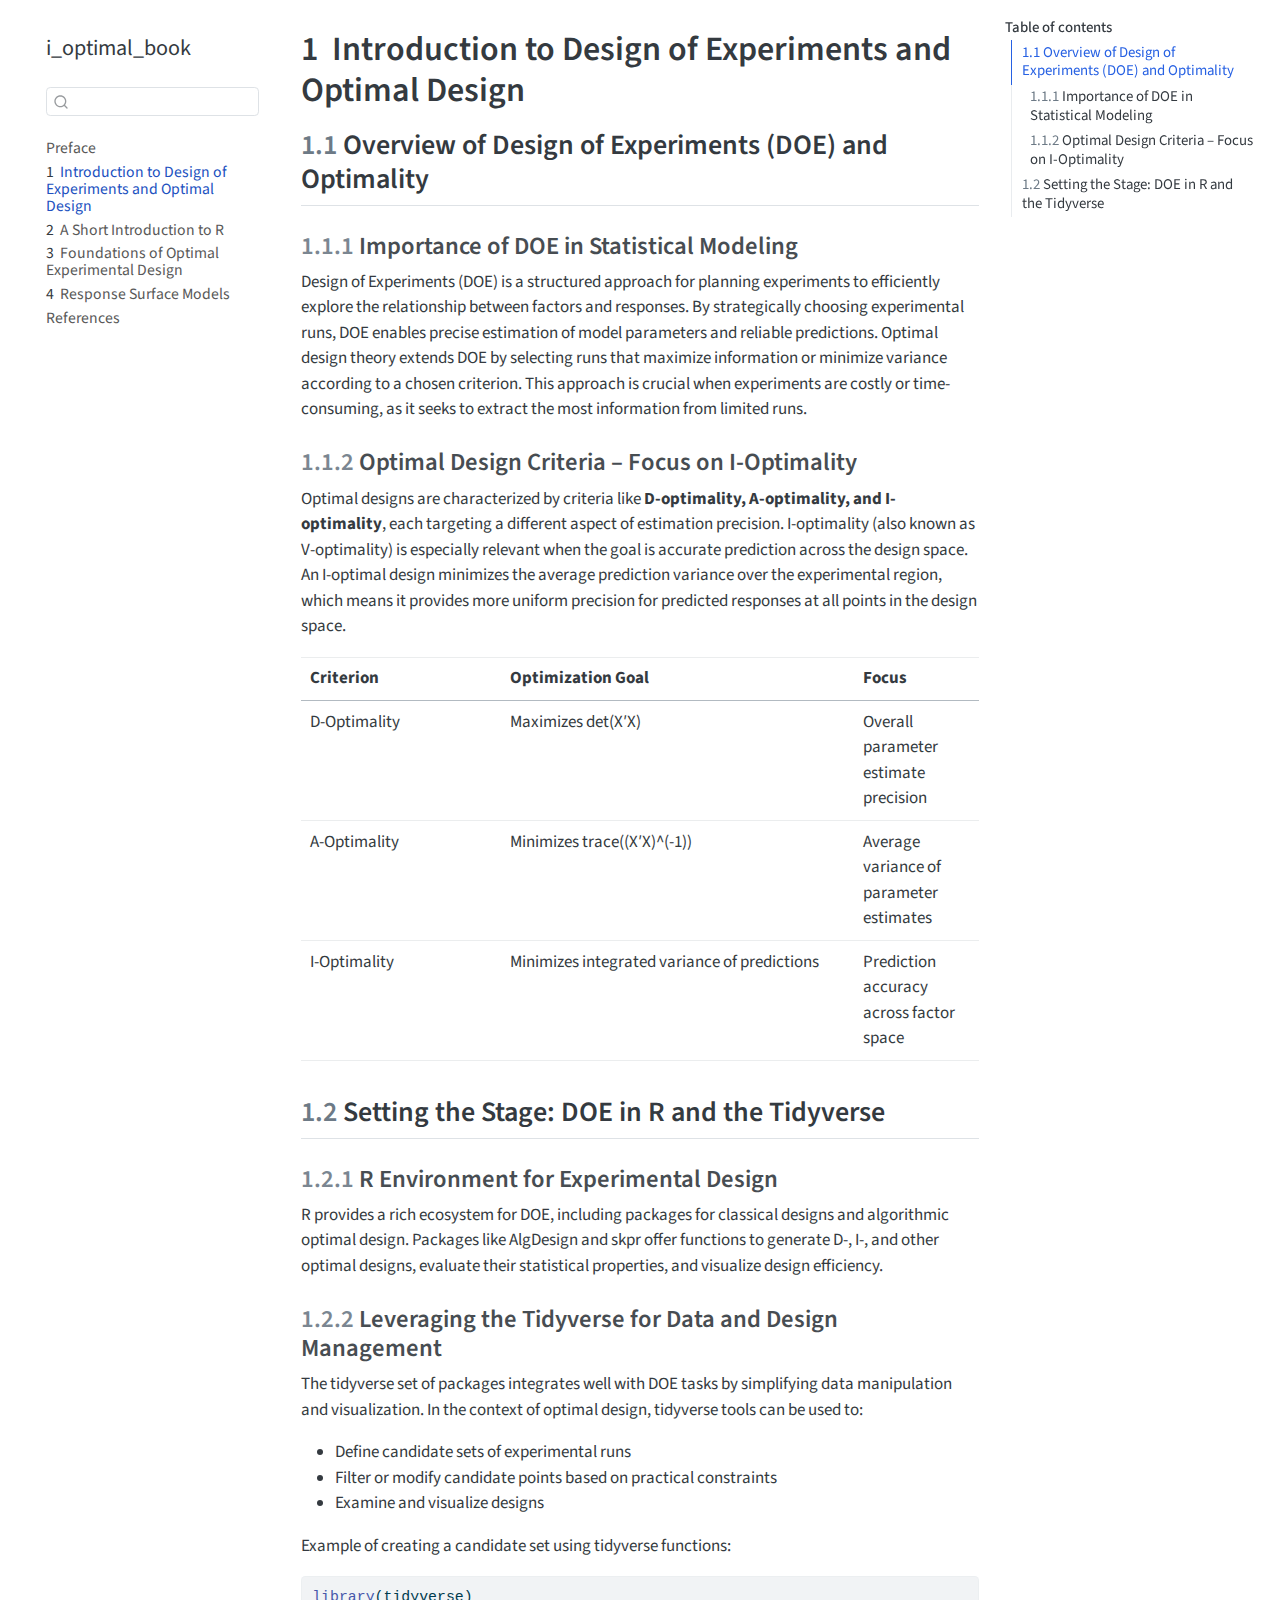
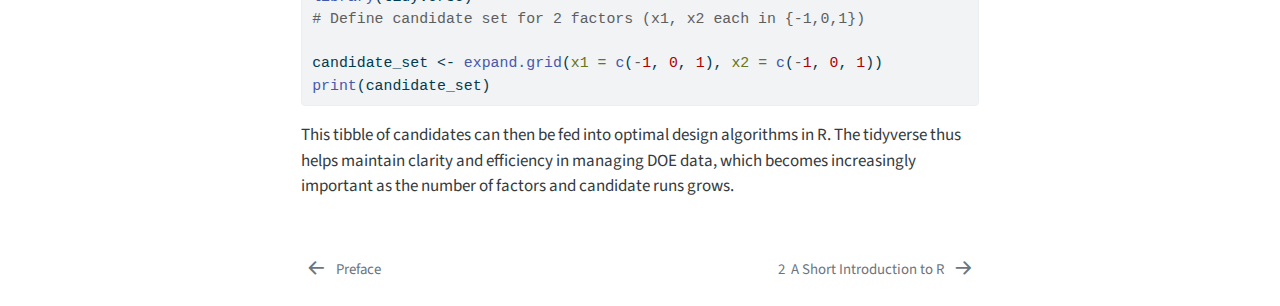
==== 05_preface.html @ 4485d0ed "Built site for gh-pages" ====
<!DOCTYPE html>
<html xmlns="http://www.w3.org/1999/xhtml" lang="en" xml:lang="en"><head>

<meta charset="utf-8">
<meta name="generator" content="quarto-1.5.57">

<meta name="viewport" content="width=device-width, initial-scale=1.0, user-scalable=yes">


<title>1&nbsp; Introduction to Design of Experiments and Optimal Design – i_optimal_book</title>
<style>
code{white-space: pre-wrap;}
span.smallcaps{font-variant: small-caps;}
div.columns{display: flex; gap: min(4vw, 1.5em);}
div.column{flex: auto; overflow-x: auto;}
div.hanging-indent{margin-left: 1.5em; text-indent: -1.5em;}
ul.task-list{list-style: none;}
ul.task-list li input[type="checkbox"] {
  width: 0.8em;
  margin: 0 0.8em 0.2em -1em; /* quarto-specific, see https://github.com/quarto-dev/quarto-cli/issues/4556 */ 
  vertical-align: middle;
}
/* CSS for syntax highlighting */
pre > code.sourceCode { white-space: pre; position: relative; }
pre > code.sourceCode > span { line-height: 1.25; }
pre > code.sourceCode > span:empty { height: 1.2em; }
.sourceCode { overflow: visible; }
code.sourceCode > span { color: inherit; text-decoration: inherit; }
div.sourceCode { margin: 1em 0; }
pre.sourceCode { margin: 0; }
@media screen {
div.sourceCode { overflow: auto; }
}
@media print {
pre > code.sourceCode { white-space: pre-wrap; }
pre > code.sourceCode > span { display: inline-block; text-indent: -5em; padding-left: 5em; }
}
pre.numberSource code
  { counter-reset: source-line 0; }
pre.numberSource code > span
  { position: relative; left: -4em; counter-increment: source-line; }
pre.numberSource code > span > a:first-child::before
  { content: counter(source-line);
    position: relative; left: -1em; text-align: right; vertical-align: baseline;
    border: none; display: inline-block;
    -webkit-touch-callout: none; -webkit-user-select: none;
    -khtml-user-select: none; -moz-user-select: none;
    -ms-user-select: none; user-select: none;
    padding: 0 4px; width: 4em;
  }
pre.numberSource { margin-left: 3em;  padding-left: 4px; }
div.sourceCode
  {   }
@media screen {
pre > code.sourceCode > span > a:first-child::before { text-decoration: underline; }
}
</style>


<script src="site_libs/quarto-nav/quarto-nav.js"></script>
<script src="site_libs/quarto-nav/headroom.min.js"></script>
<script src="site_libs/clipboard/clipboard.min.js"></script>
<script src="site_libs/quarto-search/autocomplete.umd.js"></script>
<script src="site_libs/quarto-search/fuse.min.js"></script>
<script src="site_libs/quarto-search/quarto-search.js"></script>
<meta name="quarto:offset" content="./">
<link href="./10_intro_to_r.html" rel="next">
<link href="./index.html" rel="prev">
<script src="site_libs/quarto-html/quarto.js"></script>
<script src="site_libs/quarto-html/popper.min.js"></script>
<script src="site_libs/quarto-html/tippy.umd.min.js"></script>
<script src="site_libs/quarto-html/anchor.min.js"></script>
<link href="site_libs/quarto-html/tippy.css" rel="stylesheet">
<link href="site_libs/quarto-html/quarto-syntax-highlighting.css" rel="stylesheet" id="quarto-text-highlighting-styles">
<script src="site_libs/bootstrap/bootstrap.min.js"></script>
<link href="site_libs/bootstrap/bootstrap-icons.css" rel="stylesheet">
<link href="site_libs/bootstrap/bootstrap.min.css" rel="stylesheet" id="quarto-bootstrap" data-mode="light">
<script id="quarto-search-options" type="application/json">{
  "location": "sidebar",
  "copy-button": false,
  "collapse-after": 3,
  "panel-placement": "start",
  "type": "textbox",
  "limit": 50,
  "keyboard-shortcut": [
    "f",
    "/",
    "s"
  ],
  "show-item-context": false,
  "language": {
    "search-no-results-text": "No results",
    "search-matching-documents-text": "matching documents",
    "search-copy-link-title": "Copy link to search",
    "search-hide-matches-text": "Hide additional matches",
    "search-more-match-text": "more match in this document",
    "search-more-matches-text": "more matches in this document",
    "search-clear-button-title": "Clear",
    "search-text-placeholder": "",
    "search-detached-cancel-button-title": "Cancel",
    "search-submit-button-title": "Submit",
    "search-label": "Search"
  }
}</script>


</head>

<body class="nav-sidebar floating">

<div id="quarto-search-results"></div>
  <header id="quarto-header" class="headroom fixed-top">
  <nav class="quarto-secondary-nav">
    <div class="container-fluid d-flex">
      <button type="button" class="quarto-btn-toggle btn" data-bs-toggle="collapse" role="button" data-bs-target=".quarto-sidebar-collapse-item" aria-controls="quarto-sidebar" aria-expanded="false" aria-label="Toggle sidebar navigation" onclick="if (window.quartoToggleHeadroom) { window.quartoToggleHeadroom(); }">
        <i class="bi bi-layout-text-sidebar-reverse"></i>
      </button>
        <nav class="quarto-page-breadcrumbs" aria-label="breadcrumb"><ol class="breadcrumb"><li class="breadcrumb-item"><a href="./05_preface.html"><span class="chapter-number">1</span>&nbsp; <span class="chapter-title">Introduction to Design of Experiments and Optimal Design</span></a></li></ol></nav>
        <a class="flex-grow-1" role="navigation" data-bs-toggle="collapse" data-bs-target=".quarto-sidebar-collapse-item" aria-controls="quarto-sidebar" aria-expanded="false" aria-label="Toggle sidebar navigation" onclick="if (window.quartoToggleHeadroom) { window.quartoToggleHeadroom(); }">      
        </a>
      <button type="button" class="btn quarto-search-button" aria-label="Search" onclick="window.quartoOpenSearch();">
        <i class="bi bi-search"></i>
      </button>
    </div>
  </nav>
</header>
<!-- content -->
<div id="quarto-content" class="quarto-container page-columns page-rows-contents page-layout-article">
<!-- sidebar -->
  <nav id="quarto-sidebar" class="sidebar collapse collapse-horizontal quarto-sidebar-collapse-item sidebar-navigation floating overflow-auto">
    <div class="pt-lg-2 mt-2 text-left sidebar-header">
    <div class="sidebar-title mb-0 py-0">
      <a href="./">i_optimal_book</a> 
    </div>
      </div>
        <div class="mt-2 flex-shrink-0 align-items-center">
        <div class="sidebar-search">
        <div id="quarto-search" class="" title="Search"></div>
        </div>
        </div>
    <div class="sidebar-menu-container"> 
    <ul class="list-unstyled mt-1">
        <li class="sidebar-item">
  <div class="sidebar-item-container"> 
  <a href="./index.html" class="sidebar-item-text sidebar-link">
 <span class="menu-text">Preface</span></a>
  </div>
</li>
        <li class="sidebar-item">
  <div class="sidebar-item-container"> 
  <a href="./05_preface.html" class="sidebar-item-text sidebar-link active">
 <span class="menu-text"><span class="chapter-number">1</span>&nbsp; <span class="chapter-title">Introduction to Design of Experiments and Optimal Design</span></span></a>
  </div>
</li>
        <li class="sidebar-item">
  <div class="sidebar-item-container"> 
  <a href="./10_intro_to_r.html" class="sidebar-item-text sidebar-link">
 <span class="menu-text"><span class="chapter-number">2</span>&nbsp; <span class="chapter-title">A Short Introduction to R</span></span></a>
  </div>
</li>
        <li class="sidebar-item">
  <div class="sidebar-item-container"> 
  <a href="./15_design_of_experiments.html" class="sidebar-item-text sidebar-link">
 <span class="menu-text"><span class="chapter-number">3</span>&nbsp; <span class="chapter-title">Foundations of Optimal Experimental Design</span></span></a>
  </div>
</li>
        <li class="sidebar-item">
  <div class="sidebar-item-container"> 
  <a href="./20_response_surface_models.html" class="sidebar-item-text sidebar-link">
 <span class="menu-text"><span class="chapter-number">4</span>&nbsp; <span class="chapter-title">Response Surface Models</span></span></a>
  </div>
</li>
        <li class="sidebar-item">
  <div class="sidebar-item-container"> 
  <a href="./references.html" class="sidebar-item-text sidebar-link">
 <span class="menu-text">References</span></a>
  </div>
</li>
    </ul>
    </div>
</nav>
<div id="quarto-sidebar-glass" class="quarto-sidebar-collapse-item" data-bs-toggle="collapse" data-bs-target=".quarto-sidebar-collapse-item"></div>
<!-- margin-sidebar -->
    <div id="quarto-margin-sidebar" class="sidebar margin-sidebar">
        <nav id="TOC" role="doc-toc" class="toc-active">
    <h2 id="toc-title">Table of contents</h2>
   
  <ul>
  <li><a href="#overview-of-design-of-experiments-doe-and-optimality" id="toc-overview-of-design-of-experiments-doe-and-optimality" class="nav-link active" data-scroll-target="#overview-of-design-of-experiments-doe-and-optimality"><span class="header-section-number">1.1</span> Overview of Design of Experiments (DOE) and Optimality</a>
  <ul class="collapse">
  <li><a href="#importance-of-doe-in-statistical-modeling" id="toc-importance-of-doe-in-statistical-modeling" class="nav-link" data-scroll-target="#importance-of-doe-in-statistical-modeling"><span class="header-section-number">1.1.1</span> Importance of DOE in Statistical Modeling</a></li>
  <li><a href="#optimal-design-criteria-focus-on-i-optimality" id="toc-optimal-design-criteria-focus-on-i-optimality" class="nav-link" data-scroll-target="#optimal-design-criteria-focus-on-i-optimality"><span class="header-section-number">1.1.2</span> Optimal Design Criteria – Focus on I-Optimality</a></li>
  </ul></li>
  <li><a href="#setting-the-stage-doe-in-r-and-the-tidyverse" id="toc-setting-the-stage-doe-in-r-and-the-tidyverse" class="nav-link" data-scroll-target="#setting-the-stage-doe-in-r-and-the-tidyverse"><span class="header-section-number">1.2</span> Setting the Stage: DOE in R and the Tidyverse</a>
  <ul class="collapse">
  <li><a href="#r-environment-for-experimental-design" id="toc-r-environment-for-experimental-design" class="nav-link" data-scroll-target="#r-environment-for-experimental-design"><span class="header-section-number">1.2.1</span> R Environment for Experimental Design</a></li>
  <li><a href="#leveraging-the-tidyverse-for-data-and-design-management" id="toc-leveraging-the-tidyverse-for-data-and-design-management" class="nav-link" data-scroll-target="#leveraging-the-tidyverse-for-data-and-design-management"><span class="header-section-number">1.2.2</span> Leveraging the Tidyverse for Data and Design Management</a></li>
  </ul></li>
  </ul>
</nav>
    </div>
<!-- main -->
<main class="content" id="quarto-document-content">

<header id="title-block-header" class="quarto-title-block default">
<div class="quarto-title">
<h1 class="title"><span class="chapter-number">1</span>&nbsp; <span class="chapter-title">Introduction to Design of Experiments and Optimal Design</span></h1>
</div>



<div class="quarto-title-meta">

    
  
    
  </div>
  


</header>


<section id="overview-of-design-of-experiments-doe-and-optimality" class="level2" data-number="1.1">
<h2 data-number="1.1" class="anchored" data-anchor-id="overview-of-design-of-experiments-doe-and-optimality"><span class="header-section-number">1.1</span> Overview of Design of Experiments (DOE) and Optimality</h2>
<section id="importance-of-doe-in-statistical-modeling" class="level3" data-number="1.1.1">
<h3 data-number="1.1.1" class="anchored" data-anchor-id="importance-of-doe-in-statistical-modeling"><span class="header-section-number">1.1.1</span> Importance of DOE in Statistical Modeling</h3>
<p>Design of Experiments (DOE) is a structured approach for planning experiments to efficiently explore the relationship between factors and responses. By strategically choosing experimental runs, DOE enables precise estimation of model parameters and reliable predictions. Optimal design theory extends DOE by selecting runs that maximize information or minimize variance according to a chosen criterion. This approach is crucial when experiments are costly or time-consuming, as it seeks to extract the most information from limited runs.</p>
</section>
<section id="optimal-design-criteria-focus-on-i-optimality" class="level3" data-number="1.1.2">
<h3 data-number="1.1.2" class="anchored" data-anchor-id="optimal-design-criteria-focus-on-i-optimality"><span class="header-section-number">1.1.2</span> Optimal Design Criteria – Focus on I-Optimality</h3>
<p>Optimal designs are characterized by criteria like <strong>D-optimality, A-optimality, and I-optimality</strong>, each targeting a different aspect of estimation precision. I-optimality (also known as V-optimality) is especially relevant when the goal is accurate prediction across the design space. An I-optimal design minimizes the average prediction variance over the experimental region, which means it provides more uniform precision for predicted responses at all points in the design space.</p>
<table class="caption-top table">
<colgroup>
<col style="width: 29%">
<col style="width: 51%">
<col style="width: 18%">
</colgroup>
<thead>
<tr class="header">
<th>Criterion</th>
<th>Optimization Goal</th>
<th>Focus</th>
</tr>
</thead>
<tbody>
<tr class="odd">
<td>D-Optimality</td>
<td>Maximizes det(X′X)</td>
<td>Overall parameter estimate precision</td>
</tr>
<tr class="even">
<td>A-Optimality</td>
<td>Minimizes trace((X′X)^(-1))</td>
<td>Average variance of parameter estimates</td>
</tr>
<tr class="odd">
<td>I-Optimality</td>
<td>Minimizes integrated variance of predictions</td>
<td>Prediction accuracy across factor space</td>
</tr>
</tbody>
</table>
</section>
</section>
<section id="setting-the-stage-doe-in-r-and-the-tidyverse" class="level2" data-number="1.2">
<h2 data-number="1.2" class="anchored" data-anchor-id="setting-the-stage-doe-in-r-and-the-tidyverse"><span class="header-section-number">1.2</span> Setting the Stage: DOE in R and the Tidyverse</h2>
<section id="r-environment-for-experimental-design" class="level3" data-number="1.2.1">
<h3 data-number="1.2.1" class="anchored" data-anchor-id="r-environment-for-experimental-design"><span class="header-section-number">1.2.1</span> R Environment for Experimental Design</h3>
<p>R provides a rich ecosystem for DOE, including packages for classical designs and algorithmic optimal design. Packages like AlgDesign and skpr offer functions to generate D-, I-, and other optimal designs, evaluate their statistical properties, and visualize design efficiency.</p>
</section>
<section id="leveraging-the-tidyverse-for-data-and-design-management" class="level3" data-number="1.2.2">
<h3 data-number="1.2.2" class="anchored" data-anchor-id="leveraging-the-tidyverse-for-data-and-design-management"><span class="header-section-number">1.2.2</span> Leveraging the Tidyverse for Data and Design Management</h3>
<p>The tidyverse set of packages integrates well with DOE tasks by simplifying data manipulation and visualization. In the context of optimal design, tidyverse tools can be used to:</p>
<ul>
<li>Define candidate sets of experimental runs</li>
<li>Filter or modify candidate points based on practical constraints</li>
<li>Examine and visualize designs</li>
</ul>
<p>Example of creating a candidate set using tidyverse functions:</p>
<div class="cell">
<div class="sourceCode cell-code" id="cb1"><pre class="sourceCode r code-with-copy"><code class="sourceCode r"><span id="cb1-1"><a href="#cb1-1" aria-hidden="true" tabindex="-1"></a><span class="fu">library</span>(tidyverse)</span>
<span id="cb1-2"><a href="#cb1-2" aria-hidden="true" tabindex="-1"></a><span class="co"># Define candidate set for 2 factors (x1, x2 each in {-1,0,1})</span></span>
<span id="cb1-3"><a href="#cb1-3" aria-hidden="true" tabindex="-1"></a></span>
<span id="cb1-4"><a href="#cb1-4" aria-hidden="true" tabindex="-1"></a>candidate_set <span class="ot">&lt;-</span> <span class="fu">expand.grid</span>(<span class="at">x1 =</span> <span class="fu">c</span>(<span class="sc">-</span><span class="dv">1</span>, <span class="dv">0</span>, <span class="dv">1</span>), <span class="at">x2 =</span> <span class="fu">c</span>(<span class="sc">-</span><span class="dv">1</span>, <span class="dv">0</span>, <span class="dv">1</span>))</span>
<span id="cb1-5"><a href="#cb1-5" aria-hidden="true" tabindex="-1"></a><span class="fu">print</span>(candidate_set)</span></code><button title="Copy to Clipboard" class="code-copy-button"><i class="bi"></i></button></pre></div>
</div>
<p>This tibble of candidates can then be fed into optimal design algorithms in R. The tidyverse thus helps maintain clarity and efficiency in managing DOE data, which becomes increasingly important as the number of factors and candidate runs grows.</p>


</section>
</section>

</main> <!-- /main -->
<script id="quarto-html-after-body" type="application/javascript">
window.document.addEventListener("DOMContentLoaded", function (event) {
  const toggleBodyColorMode = (bsSheetEl) => {
    const mode = bsSheetEl.getAttribute("data-mode");
    const bodyEl = window.document.querySelector("body");
    if (mode === "dark") {
      bodyEl.classList.add("quarto-dark");
      bodyEl.classList.remove("quarto-light");
    } else {
      bodyEl.classList.add("quarto-light");
      bodyEl.classList.remove("quarto-dark");
    }
  }
  const toggleBodyColorPrimary = () => {
    const bsSheetEl = window.document.querySelector("link#quarto-bootstrap");
    if (bsSheetEl) {
      toggleBodyColorMode(bsSheetEl);
    }
  }
  toggleBodyColorPrimary();  
  const icon = "";
  const anchorJS = new window.AnchorJS();
  anchorJS.options = {
    placement: 'right',
    icon: icon
  };
  anchorJS.add('.anchored');
  const isCodeAnnotation = (el) => {
    for (const clz of el.classList) {
      if (clz.startsWith('code-annotation-')) {                     
        return true;
      }
    }
    return false;
  }
  const onCopySuccess = function(e) {
    // button target
    const button = e.trigger;
    // don't keep focus
    button.blur();
    // flash "checked"
    button.classList.add('code-copy-button-checked');
    var currentTitle = button.getAttribute("title");
    button.setAttribute("title", "Copied!");
    let tooltip;
    if (window.bootstrap) {
      button.setAttribute("data-bs-toggle", "tooltip");
      button.setAttribute("data-bs-placement", "left");
      button.setAttribute("data-bs-title", "Copied!");
      tooltip = new bootstrap.Tooltip(button, 
        { trigger: "manual", 
          customClass: "code-copy-button-tooltip",
          offset: [0, -8]});
      tooltip.show();    
    }
    setTimeout(function() {
      if (tooltip) {
        tooltip.hide();
        button.removeAttribute("data-bs-title");
        button.removeAttribute("data-bs-toggle");
        button.removeAttribute("data-bs-placement");
      }
      button.setAttribute("title", currentTitle);
      button.classList.remove('code-copy-button-checked');
    }, 1000);
    // clear code selection
    e.clearSelection();
  }
  const getTextToCopy = function(trigger) {
      const codeEl = trigger.previousElementSibling.cloneNode(true);
      for (const childEl of codeEl.children) {
        if (isCodeAnnotation(childEl)) {
          childEl.remove();
        }
      }
      return codeEl.innerText;
  }
  const clipboard = new window.ClipboardJS('.code-copy-button:not([data-in-quarto-modal])', {
    text: getTextToCopy
  });
  clipboard.on('success', onCopySuccess);
  if (window.document.getElementById('quarto-embedded-source-code-modal')) {
    // For code content inside modals, clipBoardJS needs to be initialized with a container option
    // TODO: Check when it could be a function (https://github.com/zenorocha/clipboard.js/issues/860)
    const clipboardModal = new window.ClipboardJS('.code-copy-button[data-in-quarto-modal]', {
      text: getTextToCopy,
      container: window.document.getElementById('quarto-embedded-source-code-modal')
    });
    clipboardModal.on('success', onCopySuccess);
  }
    var localhostRegex = new RegExp(/^(?:http|https):\/\/localhost\:?[0-9]*\//);
    var mailtoRegex = new RegExp(/^mailto:/);
      var filterRegex = new RegExp('/' + window.location.host + '/');
    var isInternal = (href) => {
        return filterRegex.test(href) || localhostRegex.test(href) || mailtoRegex.test(href);
    }
    // Inspect non-navigation links and adorn them if external
 	var links = window.document.querySelectorAll('a[href]:not(.nav-link):not(.navbar-brand):not(.toc-action):not(.sidebar-link):not(.sidebar-item-toggle):not(.pagination-link):not(.no-external):not([aria-hidden]):not(.dropdown-item):not(.quarto-navigation-tool):not(.about-link)');
    for (var i=0; i<links.length; i++) {
      const link = links[i];
      if (!isInternal(link.href)) {
        // undo the damage that might have been done by quarto-nav.js in the case of
        // links that we want to consider external
        if (link.dataset.originalHref !== undefined) {
          link.href = link.dataset.originalHref;
        }
      }
    }
  function tippyHover(el, contentFn, onTriggerFn, onUntriggerFn) {
    const config = {
      allowHTML: true,
      maxWidth: 500,
      delay: 100,
      arrow: false,
      appendTo: function(el) {
          return el.parentElement;
      },
      interactive: true,
      interactiveBorder: 10,
      theme: 'quarto',
      placement: 'bottom-start',
    };
    if (contentFn) {
      config.content = contentFn;
    }
    if (onTriggerFn) {
      config.onTrigger = onTriggerFn;
    }
    if (onUntriggerFn) {
      config.onUntrigger = onUntriggerFn;
    }
    window.tippy(el, config); 
  }
  const noterefs = window.document.querySelectorAll('a[role="doc-noteref"]');
  for (var i=0; i<noterefs.length; i++) {
    const ref = noterefs[i];
    tippyHover(ref, function() {
      // use id or data attribute instead here
      let href = ref.getAttribute('data-footnote-href') || ref.getAttribute('href');
      try { href = new URL(href).hash; } catch {}
      const id = href.replace(/^#\/?/, "");
      const note = window.document.getElementById(id);
      if (note) {
        return note.innerHTML;
      } else {
        return "";
      }
    });
  }
  const xrefs = window.document.querySelectorAll('a.quarto-xref');
  const processXRef = (id, note) => {
    // Strip column container classes
    const stripColumnClz = (el) => {
      el.classList.remove("page-full", "page-columns");
      if (el.children) {
        for (const child of el.children) {
          stripColumnClz(child);
        }
      }
    }
    stripColumnClz(note)
    if (id === null || id.startsWith('sec-')) {
      // Special case sections, only their first couple elements
      const container = document.createElement("div");
      if (note.children && note.children.length > 2) {
        container.appendChild(note.children[0].cloneNode(true));
        for (let i = 1; i < note.children.length; i++) {
          const child = note.children[i];
          if (child.tagName === "P" && child.innerText === "") {
            continue;
          } else {
            container.appendChild(child.cloneNode(true));
            break;
          }
        }
        if (window.Quarto?.typesetMath) {
          window.Quarto.typesetMath(container);
        }
        return container.innerHTML
      } else {
        if (window.Quarto?.typesetMath) {
          window.Quarto.typesetMath(note);
        }
        return note.innerHTML;
      }
    } else {
      // Remove any anchor links if they are present
      const anchorLink = note.querySelector('a.anchorjs-link');
      if (anchorLink) {
        anchorLink.remove();
      }
      if (window.Quarto?.typesetMath) {
        window.Quarto.typesetMath(note);
      }
      // TODO in 1.5, we should make sure this works without a callout special case
      if (note.classList.contains("callout")) {
        return note.outerHTML;
      } else {
        return note.innerHTML;
      }
    }
  }
  for (var i=0; i<xrefs.length; i++) {
    const xref = xrefs[i];
    tippyHover(xref, undefined, function(instance) {
      instance.disable();
      let url = xref.getAttribute('href');
      let hash = undefined; 
      if (url.startsWith('#')) {
        hash = url;
      } else {
        try { hash = new URL(url).hash; } catch {}
      }
      if (hash) {
        const id = hash.replace(/^#\/?/, "");
        const note = window.document.getElementById(id);
        if (note !== null) {
          try {
            const html = processXRef(id, note.cloneNode(true));
            instance.setContent(html);
          } finally {
            instance.enable();
            instance.show();
          }
        } else {
          // See if we can fetch this
          fetch(url.split('#')[0])
          .then(res => res.text())
          .then(html => {
            const parser = new DOMParser();
            const htmlDoc = parser.parseFromString(html, "text/html");
            const note = htmlDoc.getElementById(id);
            if (note !== null) {
              const html = processXRef(id, note);
              instance.setContent(html);
            } 
          }).finally(() => {
            instance.enable();
            instance.show();
          });
        }
      } else {
        // See if we can fetch a full url (with no hash to target)
        // This is a special case and we should probably do some content thinning / targeting
        fetch(url)
        .then(res => res.text())
        .then(html => {
          const parser = new DOMParser();
          const htmlDoc = parser.parseFromString(html, "text/html");
          const note = htmlDoc.querySelector('main.content');
          if (note !== null) {
            // This should only happen for chapter cross references
            // (since there is no id in the URL)
            // remove the first header
            if (note.children.length > 0 && note.children[0].tagName === "HEADER") {
              note.children[0].remove();
            }
            const html = processXRef(null, note);
            instance.setContent(html);
          } 
        }).finally(() => {
          instance.enable();
          instance.show();
        });
      }
    }, function(instance) {
    });
  }
      let selectedAnnoteEl;
      const selectorForAnnotation = ( cell, annotation) => {
        let cellAttr = 'data-code-cell="' + cell + '"';
        let lineAttr = 'data-code-annotation="' +  annotation + '"';
        const selector = 'span[' + cellAttr + '][' + lineAttr + ']';
        return selector;
      }
      const selectCodeLines = (annoteEl) => {
        const doc = window.document;
        const targetCell = annoteEl.getAttribute("data-target-cell");
        const targetAnnotation = annoteEl.getAttribute("data-target-annotation");
        const annoteSpan = window.document.querySelector(selectorForAnnotation(targetCell, targetAnnotation));
        const lines = annoteSpan.getAttribute("data-code-lines").split(",");
        const lineIds = lines.map((line) => {
          return targetCell + "-" + line;
        })
        let top = null;
        let height = null;
        let parent = null;
        if (lineIds.length > 0) {
            //compute the position of the single el (top and bottom and make a div)
            const el = window.document.getElementById(lineIds[0]);
            top = el.offsetTop;
            height = el.offsetHeight;
            parent = el.parentElement.parentElement;
          if (lineIds.length > 1) {
            const lastEl = window.document.getElementById(lineIds[lineIds.length - 1]);
            const bottom = lastEl.offsetTop + lastEl.offsetHeight;
            height = bottom - top;
          }
          if (top !== null && height !== null && parent !== null) {
            // cook up a div (if necessary) and position it 
            let div = window.document.getElementById("code-annotation-line-highlight");
            if (div === null) {
              div = window.document.createElement("div");
              div.setAttribute("id", "code-annotation-line-highlight");
              div.style.position = 'absolute';
              parent.appendChild(div);
            }
            div.style.top = top - 2 + "px";
            div.style.height = height + 4 + "px";
            div.style.left = 0;
            let gutterDiv = window.document.getElementById("code-annotation-line-highlight-gutter");
            if (gutterDiv === null) {
              gutterDiv = window.document.createElement("div");
              gutterDiv.setAttribute("id", "code-annotation-line-highlight-gutter");
              gutterDiv.style.position = 'absolute';
              const codeCell = window.document.getElementById(targetCell);
              const gutter = codeCell.querySelector('.code-annotation-gutter');
              gutter.appendChild(gutterDiv);
            }
            gutterDiv.style.top = top - 2 + "px";
            gutterDiv.style.height = height + 4 + "px";
          }
          selectedAnnoteEl = annoteEl;
        }
      };
      const unselectCodeLines = () => {
        const elementsIds = ["code-annotation-line-highlight", "code-annotation-line-highlight-gutter"];
        elementsIds.forEach((elId) => {
          const div = window.document.getElementById(elId);
          if (div) {
            div.remove();
          }
        });
        selectedAnnoteEl = undefined;
      };
        // Handle positioning of the toggle
    window.addEventListener(
      "resize",
      throttle(() => {
        elRect = undefined;
        if (selectedAnnoteEl) {
          selectCodeLines(selectedAnnoteEl);
        }
      }, 10)
    );
    function throttle(fn, ms) {
    let throttle = false;
    let timer;
      return (...args) => {
        if(!throttle) { // first call gets through
            fn.apply(this, args);
            throttle = true;
        } else { // all the others get throttled
            if(timer) clearTimeout(timer); // cancel #2
            timer = setTimeout(() => {
              fn.apply(this, args);
              timer = throttle = false;
            }, ms);
        }
      };
    }
      // Attach click handler to the DT
      const annoteDls = window.document.querySelectorAll('dt[data-target-cell]');
      for (const annoteDlNode of annoteDls) {
        annoteDlNode.addEventListener('click', (event) => {
          const clickedEl = event.target;
          if (clickedEl !== selectedAnnoteEl) {
            unselectCodeLines();
            const activeEl = window.document.querySelector('dt[data-target-cell].code-annotation-active');
            if (activeEl) {
              activeEl.classList.remove('code-annotation-active');
            }
            selectCodeLines(clickedEl);
            clickedEl.classList.add('code-annotation-active');
          } else {
            // Unselect the line
            unselectCodeLines();
            clickedEl.classList.remove('code-annotation-active');
          }
        });
      }
  const findCites = (el) => {
    const parentEl = el.parentElement;
    if (parentEl) {
      const cites = parentEl.dataset.cites;
      if (cites) {
        return {
          el,
          cites: cites.split(' ')
        };
      } else {
        return findCites(el.parentElement)
      }
    } else {
      return undefined;
    }
  };
  var bibliorefs = window.document.querySelectorAll('a[role="doc-biblioref"]');
  for (var i=0; i<bibliorefs.length; i++) {
    const ref = bibliorefs[i];
    const citeInfo = findCites(ref);
    if (citeInfo) {
      tippyHover(citeInfo.el, function() {
        var popup = window.document.createElement('div');
        citeInfo.cites.forEach(function(cite) {
          var citeDiv = window.document.createElement('div');
          citeDiv.classList.add('hanging-indent');
          citeDiv.classList.add('csl-entry');
          var biblioDiv = window.document.getElementById('ref-' + cite);
          if (biblioDiv) {
            citeDiv.innerHTML = biblioDiv.innerHTML;
          }
          popup.appendChild(citeDiv);
        });
        return popup.innerHTML;
      });
    }
  }
});
</script>
<nav class="page-navigation">
  <div class="nav-page nav-page-previous">
      <a href="./index.html" class="pagination-link" aria-label="Preface">
        <i class="bi bi-arrow-left-short"></i> <span class="nav-page-text">Preface</span>
      </a>          
  </div>
  <div class="nav-page nav-page-next">
      <a href="./10_intro_to_r.html" class="pagination-link" aria-label="A Short Introduction to R">
        <span class="nav-page-text"><span class="chapter-number">2</span>&nbsp; <span class="chapter-title">A Short Introduction to R</span></span> <i class="bi bi-arrow-right-short"></i>
      </a>
  </div>
</nav>
</div> <!-- /content -->




</body></html>
---- site_libs/quarto-html/tippy.css ----
.tippy-box[data-animation=fade][data-state=hidden]{opacity:0}[data-tippy-root]{max-width:calc(100vw - 10px)}.tippy-box{position:relative;background-color:#333;color:#fff;border-radius:4px;font-size:14px;line-height:1.4;white-space:normal;outline:0;transition-property:transform,visibility,opacity}.tippy-box[data-placement^=top]>.tippy-arrow{bottom:0}.tippy-box[data-placement^=top]>.tippy-arrow:before{bottom:-7px;left:0;border-width:8px 8px 0;border-top-color:initial;transform-origin:center top}.tippy-box[data-placement^=bottom]>.tippy-arrow{top:0}.tippy-box[data-placement^=bottom]>.tippy-arrow:before{top:-7px;left:0;border-width:0 8px 8px;border-bottom-color:initial;transform-origin:center bottom}.tippy-box[data-placement^=left]>.tippy-arrow{right:0}.tippy-box[data-placement^=left]>.tippy-arrow:before{border-width:8px 0 8px 8px;border-left-color:initial;right:-7px;transform-origin:center left}.tippy-box[data-placement^=right]>.tippy-arrow{left:0}.tippy-box[data-placement^=right]>.tippy-arrow:before{left:-7px;border-width:8px 8px 8px 0;border-right-color:initial;transform-origin:center right}.tippy-box[data-inertia][data-state=visible]{transition-timing-function:cubic-bezier(.54,1.5,.38,1.11)}.tippy-arrow{width:16px;height:16px;color:#333}.tippy-arrow:before{content:"";position:absolute;border-color:transparent;border-style:solid}.tippy-content{position:relative;padding:5px 9px;z-index:1}
---- site_libs/quarto-html/quarto-syntax-highlighting.css ----
/* quarto syntax highlight colors */
:root {
  --quarto-hl-ot-color: #003B4F;
  --quarto-hl-at-color: #657422;
  --quarto-hl-ss-color: #20794D;
  --quarto-hl-an-color: #5E5E5E;
  --quarto-hl-fu-color: #4758AB;
  --quarto-hl-st-color: #20794D;
  --quarto-hl-cf-color: #003B4F;
  --quarto-hl-op-color: #5E5E5E;
  --quarto-hl-er-color: #AD0000;
  --quarto-hl-bn-color: #AD0000;
  --quarto-hl-al-color: #AD0000;
  --quarto-hl-va-color: #111111;
  --quarto-hl-bu-color: inherit;
  --quarto-hl-ex-color: inherit;
  --quarto-hl-pp-color: #AD0000;
  --quarto-hl-in-color: #5E5E5E;
  --quarto-hl-vs-color: #20794D;
  --quarto-hl-wa-color: #5E5E5E;
  --quarto-hl-do-color: #5E5E5E;
  --quarto-hl-im-color: #00769E;
  --quarto-hl-ch-color: #20794D;
  --quarto-hl-dt-color: #AD0000;
  --quarto-hl-fl-color: #AD0000;
  --quarto-hl-co-color: #5E5E5E;
  --quarto-hl-cv-color: #5E5E5E;
  --quarto-hl-cn-color: #8f5902;
  --quarto-hl-sc-color: #5E5E5E;
  --quarto-hl-dv-color: #AD0000;
  --quarto-hl-kw-color: #003B4F;
}

/* other quarto variables */
:root {
  --quarto-font-monospace: SFMono-Regular, Menlo, Monaco, Consolas, "Liberation Mono", "Courier New", monospace;
}

pre > code.sourceCode > span {
  color: #003B4F;
}

code span {
  color: #003B4F;
}

code.sourceCode > span {
  color: #003B4F;
}

div.sourceCode,
div.sourceCode pre.sourceCode {
  color: #003B4F;
}

code span.ot {
  color: #003B4F;
  font-style: inherit;
}

code span.at {
  color: #657422;
  font-style: inherit;
}

code span.ss {
  color: #20794D;
  font-style: inherit;
}

code span.an {
  color: #5E5E5E;
  font-style: inherit;
}

code span.fu {
  color: #4758AB;
  font-style: inherit;
}

code span.st {
  color: #20794D;
  font-style: inherit;
}

code span.cf {
  color: #003B4F;
  font-weight: bold;
  font-style: inherit;
}

code span.op {
  color: #5E5E5E;
  font-style: inherit;
}

code span.er {
  color: #AD0000;
  font-style: inherit;
}

code span.bn {
  color: #AD0000;
  font-style: inherit;
}

code span.al {
  color: #AD0000;
  font-style: inherit;
}

code span.va {
  color: #111111;
  font-style: inherit;
}

code span.bu {
  font-style: inherit;
}

code span.ex {
  font-style: inherit;
}

code span.pp {
  color: #AD0000;
  font-style: inherit;
}

code span.in {
  color: #5E5E5E;
  font-style: inherit;
}

code span.vs {
  color: #20794D;
  font-style: inherit;
}

code span.wa {
  color: #5E5E5E;
  font-style: italic;
}

code span.do {
  color: #5E5E5E;
  font-style: italic;
}

code span.im {
  color: #00769E;
  font-style: inherit;
}

code span.ch {
  color: #20794D;
  font-style: inherit;
}

code span.dt {
  color: #AD0000;
  font-style: inherit;
}

code span.fl {
  color: #AD0000;
  font-style: inherit;
}

code span.co {
  color: #5E5E5E;
  font-style: inherit;
}

code span.cv {
  color: #5E5E5E;
  font-style: italic;
}

code span.cn {
  color: #8f5902;
  font-style: inherit;
}

code span.sc {
  color: #5E5E5E;
  font-style: inherit;
}

code span.dv {
  color: #AD0000;
  font-style: inherit;
}

code span.kw {
  color: #003B4F;
  font-weight: bold;
  font-style: inherit;
}

.prevent-inlining {
  content: "</";
}

/*# sourceMappingURL=debc5d5d77c3f9108843748ff7464032.css.map */
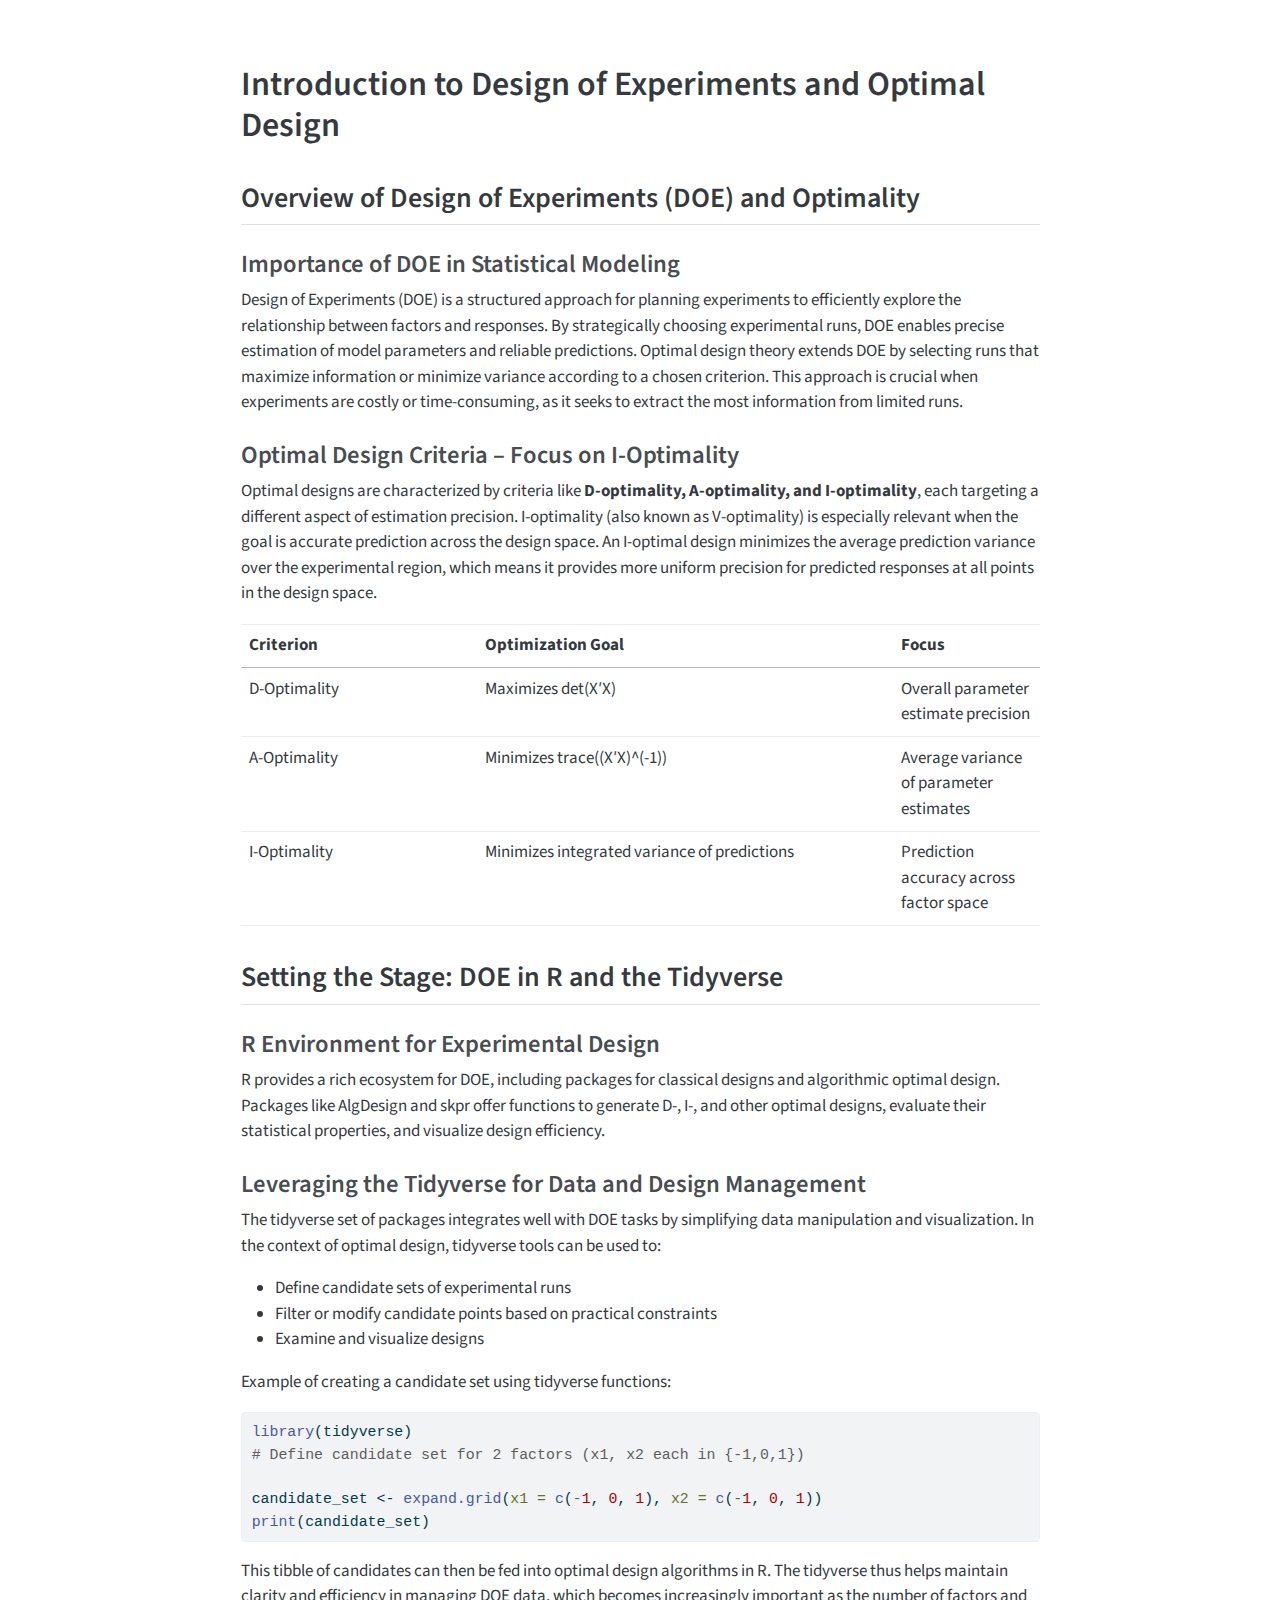
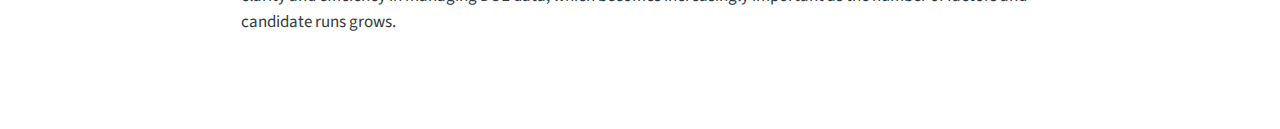
==== commit 6e5ddddb: "Built site for gh-pages" ====
--- a/05_preface.html
+++ b/05_preface.html
@@ -7,7 +7,7 @@
 <meta name="viewport" content="width=device-width, initial-scale=1.0, user-scalable=yes">
 
 
-<title>1&nbsp; Introduction to Design of Experiments and Optimal Design – i_optimal_book</title>
+<title>preface</title>
 <style>
 code{white-space: pre-wrap;}
 span.smallcaps{font-variant: small-caps;}
@@ -58,14 +58,11 @@
 
 
 <script src="site_libs/quarto-nav/quarto-nav.js"></script>
-<script src="site_libs/quarto-nav/headroom.min.js"></script>
 <script src="site_libs/clipboard/clipboard.min.js"></script>
 <script src="site_libs/quarto-search/autocomplete.umd.js"></script>
 <script src="site_libs/quarto-search/fuse.min.js"></script>
 <script src="site_libs/quarto-search/quarto-search.js"></script>
 <meta name="quarto:offset" content="./">
-<link href="./10_intro_to_r.html" rel="next">
-<link href="./index.html" rel="prev">
 <script src="site_libs/quarto-html/quarto.js"></script>
 <script src="site_libs/quarto-html/popper.min.js"></script>
 <script src="site_libs/quarto-html/tippy.umd.min.js"></script>
@@ -106,129 +103,30 @@
 
 </head>
 
-<body class="nav-sidebar floating">
+<body class="fullcontent">
 
 <div id="quarto-search-results"></div>
-  <header id="quarto-header" class="headroom fixed-top">
-  <nav class="quarto-secondary-nav">
-    <div class="container-fluid d-flex">
-      <button type="button" class="quarto-btn-toggle btn" data-bs-toggle="collapse" role="button" data-bs-target=".quarto-sidebar-collapse-item" aria-controls="quarto-sidebar" aria-expanded="false" aria-label="Toggle sidebar navigation" onclick="if (window.quartoToggleHeadroom) { window.quartoToggleHeadroom(); }">
-        <i class="bi bi-layout-text-sidebar-reverse"></i>
-      </button>
-        <nav class="quarto-page-breadcrumbs" aria-label="breadcrumb"><ol class="breadcrumb"><li class="breadcrumb-item"><a href="./05_preface.html"><span class="chapter-number">1</span>&nbsp; <span class="chapter-title">Introduction to Design of Experiments and Optimal Design</span></a></li></ol></nav>
-        <a class="flex-grow-1" role="navigation" data-bs-toggle="collapse" data-bs-target=".quarto-sidebar-collapse-item" aria-controls="quarto-sidebar" aria-expanded="false" aria-label="Toggle sidebar navigation" onclick="if (window.quartoToggleHeadroom) { window.quartoToggleHeadroom(); }">      
-        </a>
-      <button type="button" class="btn quarto-search-button" aria-label="Search" onclick="window.quartoOpenSearch();">
-        <i class="bi bi-search"></i>
-      </button>
-    </div>
-  </nav>
-</header>
 <!-- content -->
 <div id="quarto-content" class="quarto-container page-columns page-rows-contents page-layout-article">
 <!-- sidebar -->
-  <nav id="quarto-sidebar" class="sidebar collapse collapse-horizontal quarto-sidebar-collapse-item sidebar-navigation floating overflow-auto">
-    <div class="pt-lg-2 mt-2 text-left sidebar-header">
-    <div class="sidebar-title mb-0 py-0">
-      <a href="./">i_optimal_book</a> 
-    </div>
-      </div>
-        <div class="mt-2 flex-shrink-0 align-items-center">
-        <div class="sidebar-search">
-        <div id="quarto-search" class="" title="Search"></div>
-        </div>
-        </div>
-    <div class="sidebar-menu-container"> 
-    <ul class="list-unstyled mt-1">
-        <li class="sidebar-item">
-  <div class="sidebar-item-container"> 
-  <a href="./index.html" class="sidebar-item-text sidebar-link">
- <span class="menu-text">Preface</span></a>
-  </div>
-</li>
-        <li class="sidebar-item">
-  <div class="sidebar-item-container"> 
-  <a href="./05_preface.html" class="sidebar-item-text sidebar-link active">
- <span class="menu-text"><span class="chapter-number">1</span>&nbsp; <span class="chapter-title">Introduction to Design of Experiments and Optimal Design</span></span></a>
-  </div>
-</li>
-        <li class="sidebar-item">
-  <div class="sidebar-item-container"> 
-  <a href="./10_intro_to_r.html" class="sidebar-item-text sidebar-link">
- <span class="menu-text"><span class="chapter-number">2</span>&nbsp; <span class="chapter-title">A Short Introduction to R</span></span></a>
-  </div>
-</li>
-        <li class="sidebar-item">
-  <div class="sidebar-item-container"> 
-  <a href="./15_design_of_experiments.html" class="sidebar-item-text sidebar-link">
- <span class="menu-text"><span class="chapter-number">3</span>&nbsp; <span class="chapter-title">Foundations of Optimal Experimental Design</span></span></a>
-  </div>
-</li>
-        <li class="sidebar-item">
-  <div class="sidebar-item-container"> 
-  <a href="./20_response_surface_models.html" class="sidebar-item-text sidebar-link">
- <span class="menu-text"><span class="chapter-number">4</span>&nbsp; <span class="chapter-title">Response Surface Models</span></span></a>
-  </div>
-</li>
-        <li class="sidebar-item">
-  <div class="sidebar-item-container"> 
-  <a href="./references.html" class="sidebar-item-text sidebar-link">
- <span class="menu-text">References</span></a>
-  </div>
-</li>
-    </ul>
-    </div>
-</nav>
-<div id="quarto-sidebar-glass" class="quarto-sidebar-collapse-item" data-bs-toggle="collapse" data-bs-target=".quarto-sidebar-collapse-item"></div>
 <!-- margin-sidebar -->
-    <div id="quarto-margin-sidebar" class="sidebar margin-sidebar">
-        <nav id="TOC" role="doc-toc" class="toc-active">
-    <h2 id="toc-title">Table of contents</h2>
-   
-  <ul>
-  <li><a href="#overview-of-design-of-experiments-doe-and-optimality" id="toc-overview-of-design-of-experiments-doe-and-optimality" class="nav-link active" data-scroll-target="#overview-of-design-of-experiments-doe-and-optimality"><span class="header-section-number">1.1</span> Overview of Design of Experiments (DOE) and Optimality</a>
-  <ul class="collapse">
-  <li><a href="#importance-of-doe-in-statistical-modeling" id="toc-importance-of-doe-in-statistical-modeling" class="nav-link" data-scroll-target="#importance-of-doe-in-statistical-modeling"><span class="header-section-number">1.1.1</span> Importance of DOE in Statistical Modeling</a></li>
-  <li><a href="#optimal-design-criteria-focus-on-i-optimality" id="toc-optimal-design-criteria-focus-on-i-optimality" class="nav-link" data-scroll-target="#optimal-design-criteria-focus-on-i-optimality"><span class="header-section-number">1.1.2</span> Optimal Design Criteria – Focus on I-Optimality</a></li>
-  </ul></li>
-  <li><a href="#setting-the-stage-doe-in-r-and-the-tidyverse" id="toc-setting-the-stage-doe-in-r-and-the-tidyverse" class="nav-link" data-scroll-target="#setting-the-stage-doe-in-r-and-the-tidyverse"><span class="header-section-number">1.2</span> Setting the Stage: DOE in R and the Tidyverse</a>
-  <ul class="collapse">
-  <li><a href="#r-environment-for-experimental-design" id="toc-r-environment-for-experimental-design" class="nav-link" data-scroll-target="#r-environment-for-experimental-design"><span class="header-section-number">1.2.1</span> R Environment for Experimental Design</a></li>
-  <li><a href="#leveraging-the-tidyverse-for-data-and-design-management" id="toc-leveraging-the-tidyverse-for-data-and-design-management" class="nav-link" data-scroll-target="#leveraging-the-tidyverse-for-data-and-design-management"><span class="header-section-number">1.2.2</span> Leveraging the Tidyverse for Data and Design Management</a></li>
-  </ul></li>
-  </ul>
-</nav>
-    </div>
+    
 <!-- main -->
 <main class="content" id="quarto-document-content">
 
-<header id="title-block-header" class="quarto-title-block default">
-<div class="quarto-title">
-<h1 class="title"><span class="chapter-number">1</span>&nbsp; <span class="chapter-title">Introduction to Design of Experiments and Optimal Design</span></h1>
-</div>
-
-
-
-<div class="quarto-title-meta">
-
-    
-  
-    
-  </div>
-  
-
-
-</header>
-
-
-<section id="overview-of-design-of-experiments-doe-and-optimality" class="level2" data-number="1.1">
-<h2 data-number="1.1" class="anchored" data-anchor-id="overview-of-design-of-experiments-doe-and-optimality"><span class="header-section-number">1.1</span> Overview of Design of Experiments (DOE) and Optimality</h2>
-<section id="importance-of-doe-in-statistical-modeling" class="level3" data-number="1.1.1">
-<h3 data-number="1.1.1" class="anchored" data-anchor-id="importance-of-doe-in-statistical-modeling"><span class="header-section-number">1.1.1</span> Importance of DOE in Statistical Modeling</h3>
+
+
+
+<section id="introduction-to-design-of-experiments-and-optimal-design" class="level1">
+<h1>Introduction to Design of Experiments and Optimal Design</h1>
+<section id="overview-of-design-of-experiments-doe-and-optimality" class="level2">
+<h2 class="anchored" data-anchor-id="overview-of-design-of-experiments-doe-and-optimality">Overview of Design of Experiments (DOE) and Optimality</h2>
+<section id="importance-of-doe-in-statistical-modeling" class="level3">
+<h3 class="anchored" data-anchor-id="importance-of-doe-in-statistical-modeling">Importance of DOE in Statistical Modeling</h3>
 <p>Design of Experiments (DOE) is a structured approach for planning experiments to efficiently explore the relationship between factors and responses. By strategically choosing experimental runs, DOE enables precise estimation of model parameters and reliable predictions. Optimal design theory extends DOE by selecting runs that maximize information or minimize variance according to a chosen criterion. This approach is crucial when experiments are costly or time-consuming, as it seeks to extract the most information from limited runs.</p>
 </section>
-<section id="optimal-design-criteria-focus-on-i-optimality" class="level3" data-number="1.1.2">
-<h3 data-number="1.1.2" class="anchored" data-anchor-id="optimal-design-criteria-focus-on-i-optimality"><span class="header-section-number">1.1.2</span> Optimal Design Criteria – Focus on I-Optimality</h3>
+<section id="optimal-design-criteria-focus-on-i-optimality" class="level3">
+<h3 class="anchored" data-anchor-id="optimal-design-criteria-focus-on-i-optimality">Optimal Design Criteria – Focus on I-Optimality</h3>
 <p>Optimal designs are characterized by criteria like <strong>D-optimality, A-optimality, and I-optimality</strong>, each targeting a different aspect of estimation precision. I-optimality (also known as V-optimality) is especially relevant when the goal is accurate prediction across the design space. An I-optimal design minimizes the average prediction variance over the experimental region, which means it provides more uniform precision for predicted responses at all points in the design space.</p>
 <table class="caption-top table">
 <colgroup>
@@ -263,14 +161,14 @@
 </table>
 </section>
 </section>
-<section id="setting-the-stage-doe-in-r-and-the-tidyverse" class="level2" data-number="1.2">
-<h2 data-number="1.2" class="anchored" data-anchor-id="setting-the-stage-doe-in-r-and-the-tidyverse"><span class="header-section-number">1.2</span> Setting the Stage: DOE in R and the Tidyverse</h2>
-<section id="r-environment-for-experimental-design" class="level3" data-number="1.2.1">
-<h3 data-number="1.2.1" class="anchored" data-anchor-id="r-environment-for-experimental-design"><span class="header-section-number">1.2.1</span> R Environment for Experimental Design</h3>
+<section id="setting-the-stage-doe-in-r-and-the-tidyverse" class="level2">
+<h2 class="anchored" data-anchor-id="setting-the-stage-doe-in-r-and-the-tidyverse">Setting the Stage: DOE in R and the Tidyverse</h2>
+<section id="r-environment-for-experimental-design" class="level3">
+<h3 class="anchored" data-anchor-id="r-environment-for-experimental-design">R Environment for Experimental Design</h3>
 <p>R provides a rich ecosystem for DOE, including packages for classical designs and algorithmic optimal design. Packages like AlgDesign and skpr offer functions to generate D-, I-, and other optimal designs, evaluate their statistical properties, and visualize design efficiency.</p>
 </section>
-<section id="leveraging-the-tidyverse-for-data-and-design-management" class="level3" data-number="1.2.2">
-<h3 data-number="1.2.2" class="anchored" data-anchor-id="leveraging-the-tidyverse-for-data-and-design-management"><span class="header-section-number">1.2.2</span> Leveraging the Tidyverse for Data and Design Management</h3>
+<section id="leveraging-the-tidyverse-for-data-and-design-management" class="level3">
+<h3 class="anchored" data-anchor-id="leveraging-the-tidyverse-for-data-and-design-management">Leveraging the Tidyverse for Data and Design Management</h3>
 <p>The tidyverse set of packages integrates well with DOE tasks by simplifying data manipulation and visualization. In the context of optimal design, tidyverse tools can be used to:</p>
 <ul>
 <li>Define candidate sets of experimental runs</li>
@@ -288,6 +186,7 @@
 <p>This tibble of candidates can then be fed into optimal design algorithms in R. The tidyverse thus helps maintain clarity and efficiency in managing DOE data, which becomes increasingly important as the number of factors and candidate runs grows.</p>
 
 
+</section>
 </section>
 </section>
 
@@ -384,7 +283,7 @@
   }
     var localhostRegex = new RegExp(/^(?:http|https):\/\/localhost\:?[0-9]*\//);
     var mailtoRegex = new RegExp(/^mailto:/);
-      var filterRegex = new RegExp('/' + window.location.host + '/');
+      var filterRegex = new RegExp("https:\/\/amannars\.github\.io\/i_optimal_design\/");
     var isInternal = (href) => {
         return filterRegex.test(href) || localhostRegex.test(href) || mailtoRegex.test(href);
     }
@@ -712,18 +611,6 @@
   }
 });
 </script>
-<nav class="page-navigation">
-  <div class="nav-page nav-page-previous">
-      <a href="./index.html" class="pagination-link" aria-label="Preface">
-        <i class="bi bi-arrow-left-short"></i> <span class="nav-page-text">Preface</span>
-      </a>          
-  </div>
-  <div class="nav-page nav-page-next">
-      <a href="./10_intro_to_r.html" class="pagination-link" aria-label="A Short Introduction to R">
-        <span class="nav-page-text"><span class="chapter-number">2</span>&nbsp; <span class="chapter-title">A Short Introduction to R</span></span> <i class="bi bi-arrow-right-short"></i>
-      </a>
-  </div>
-</nav>
 </div> <!-- /content -->
 
 
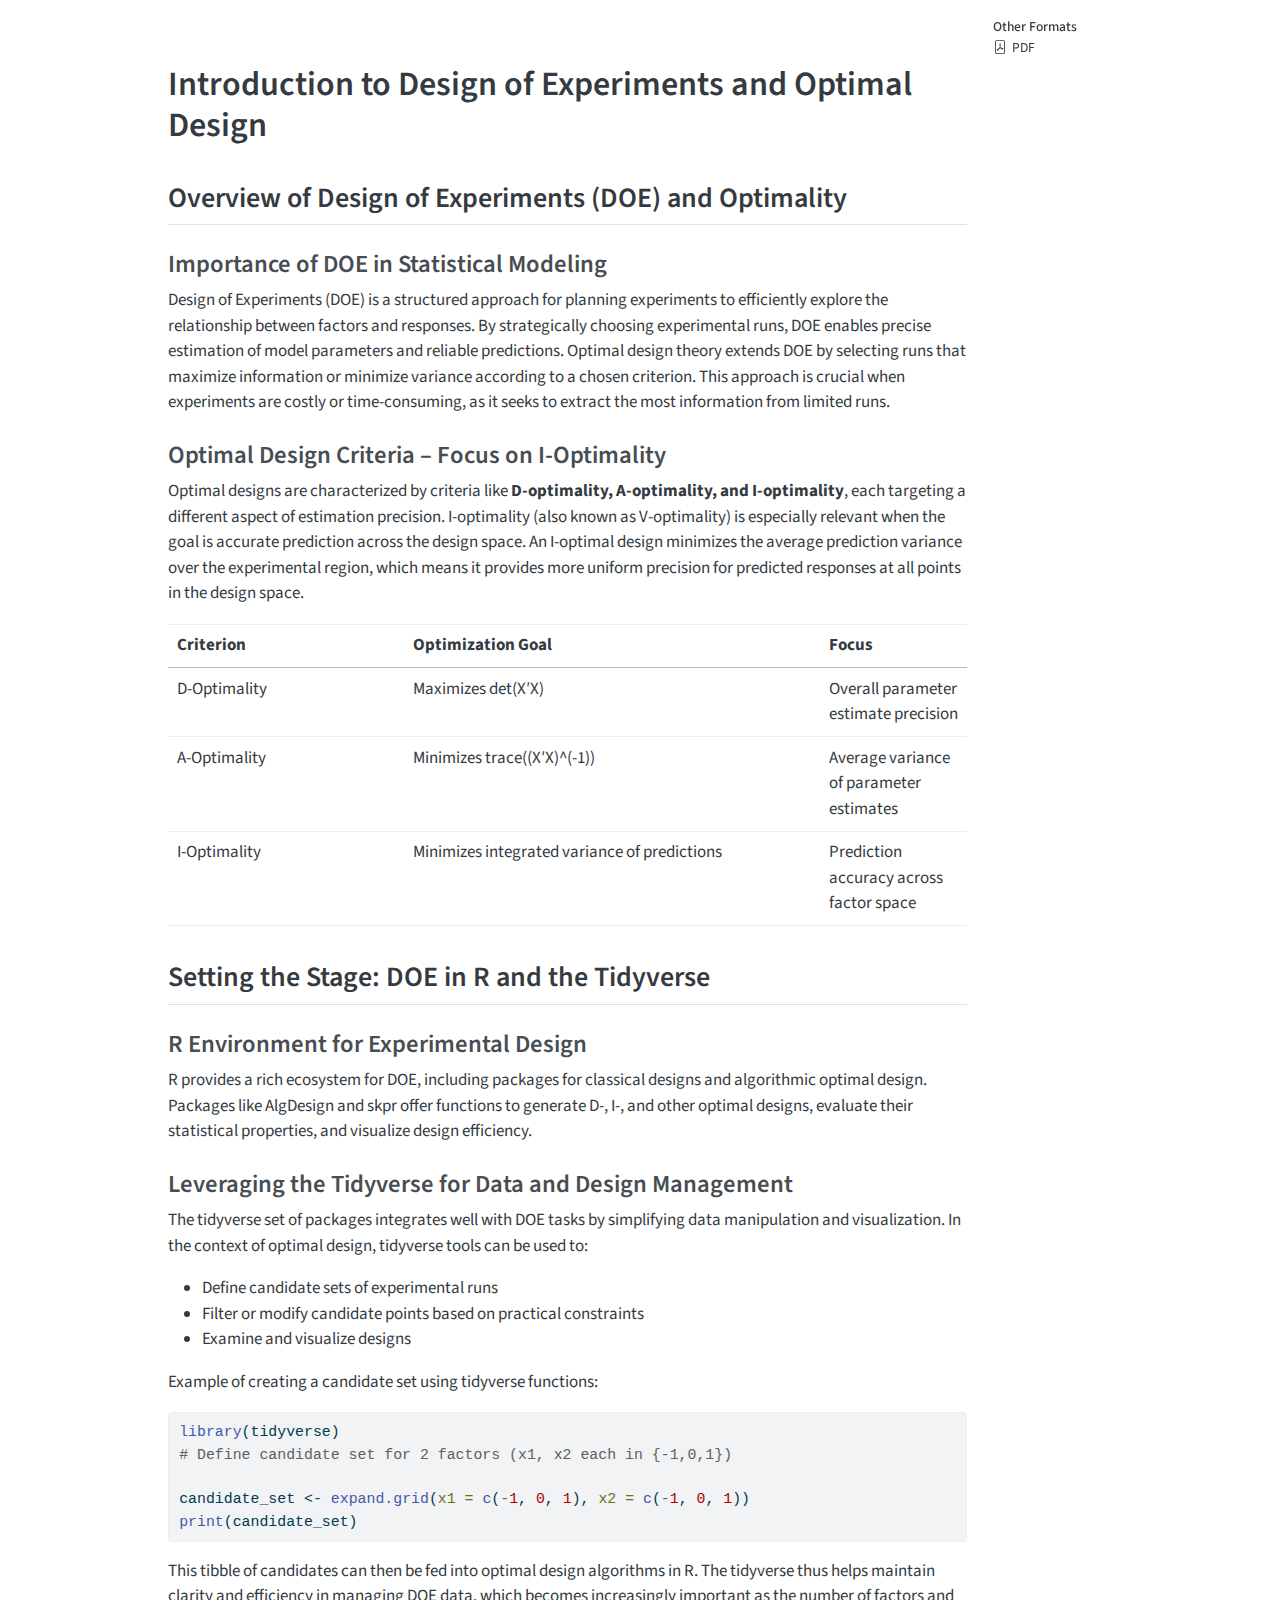
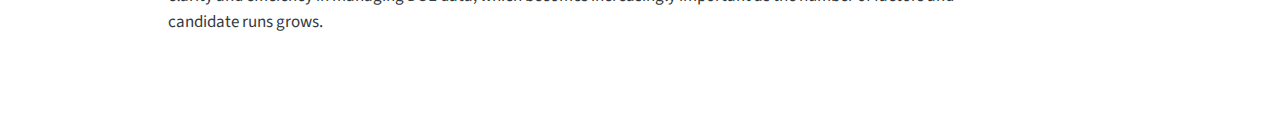
==== commit 86dbc209: "Built site for gh-pages" ====
--- a/05_preface.html
+++ b/05_preface.html
@@ -103,14 +103,16 @@
 
 </head>
 
-<body class="fullcontent">
+<body>
 
 <div id="quarto-search-results"></div>
 <!-- content -->
 <div id="quarto-content" class="quarto-container page-columns page-rows-contents page-layout-article">
 <!-- sidebar -->
 <!-- margin-sidebar -->
-    
+    <div id="quarto-margin-sidebar" class="sidebar margin-sidebar">
+        
+    <div class="quarto-alternate-formats"><h2>Other Formats</h2><ul><li><a href="05_preface.pdf"><i class="bi bi-file-pdf"></i>PDF</a></li></ul></div></div>
 <!-- main -->
 <main class="content" id="quarto-document-content">
 
